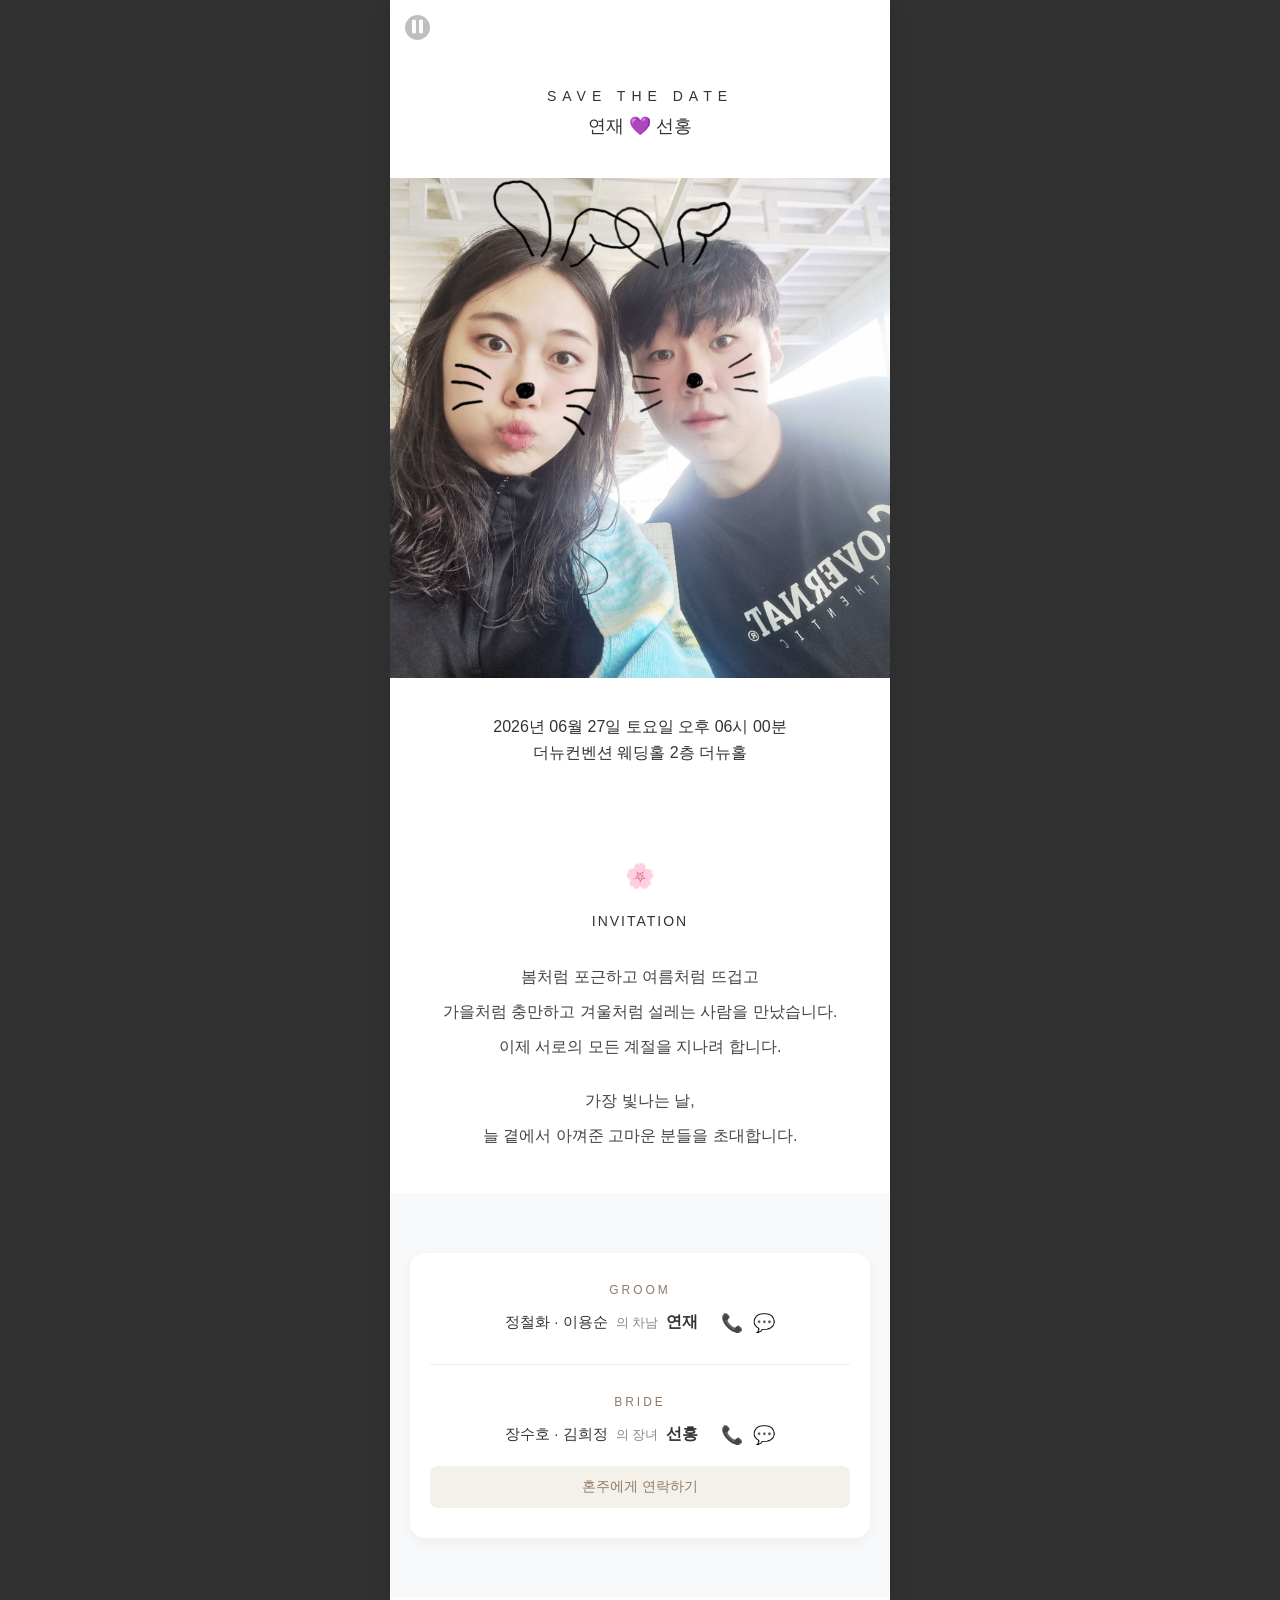
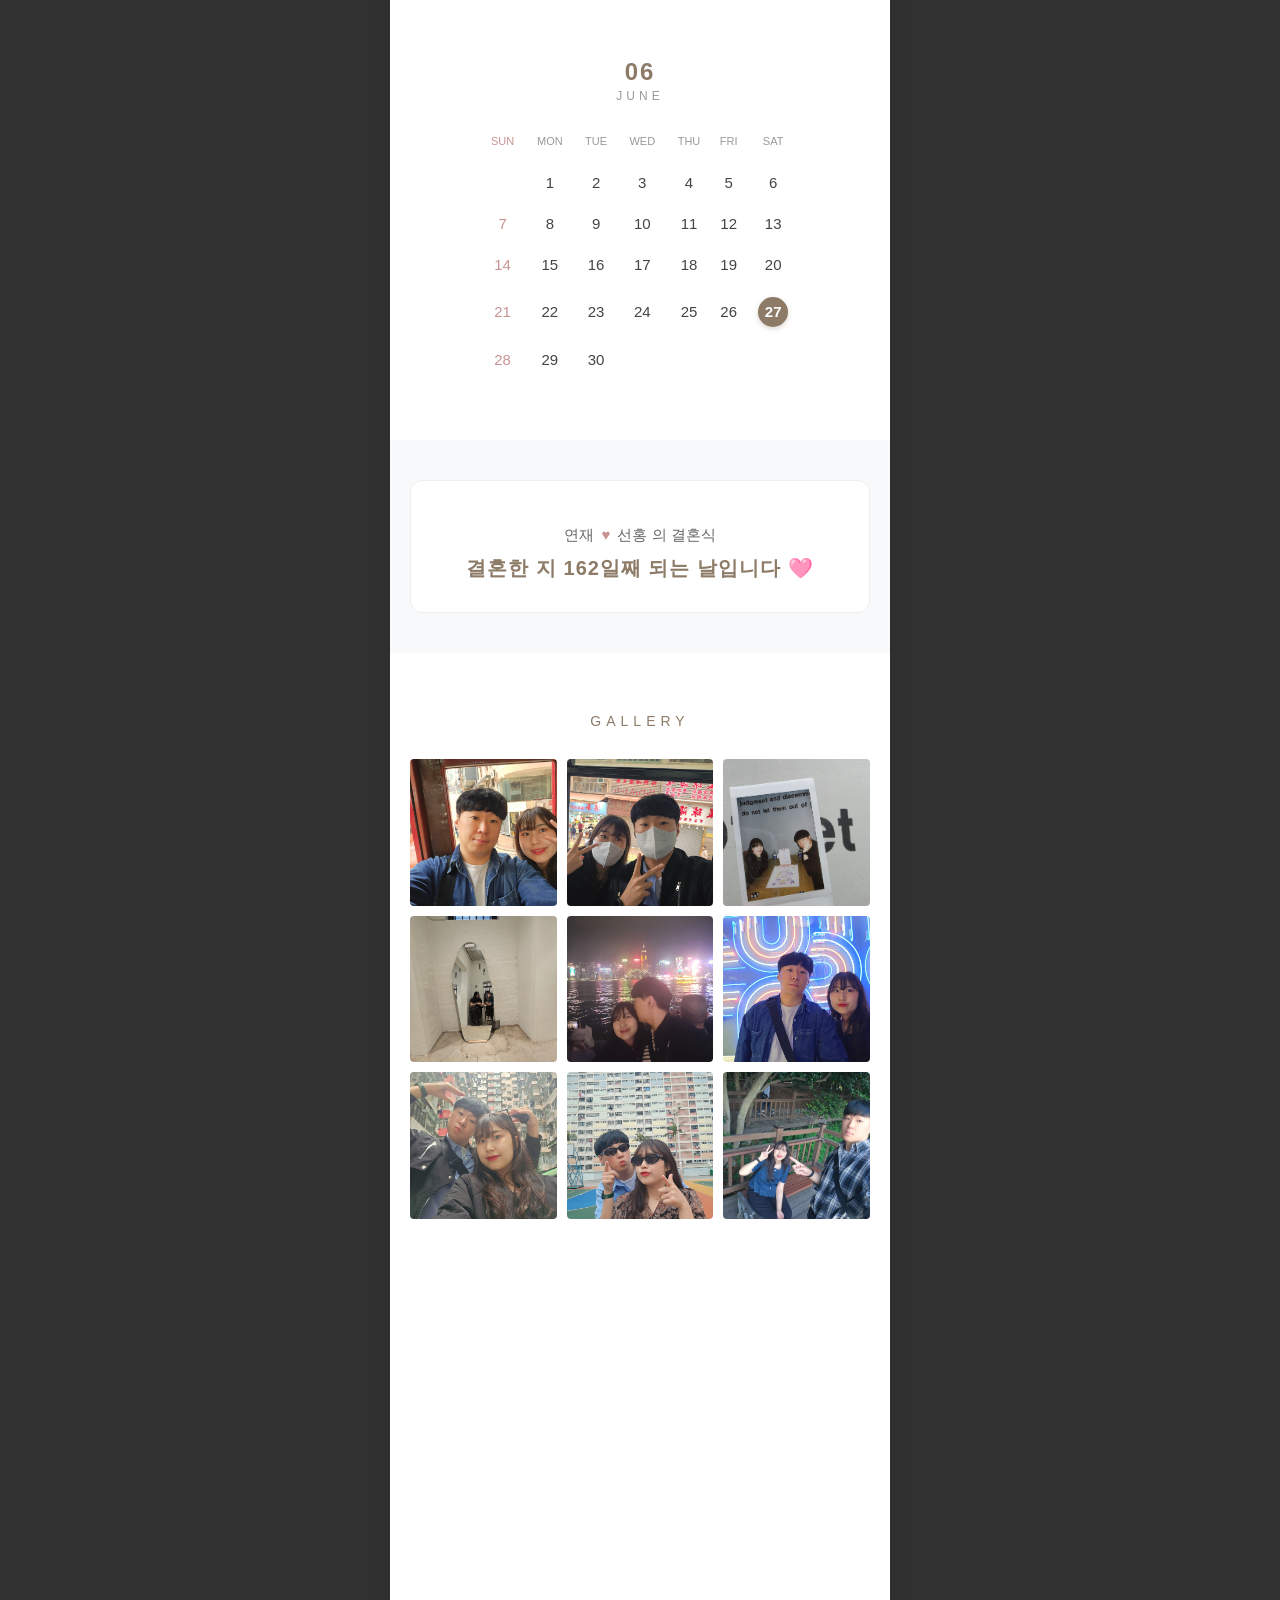
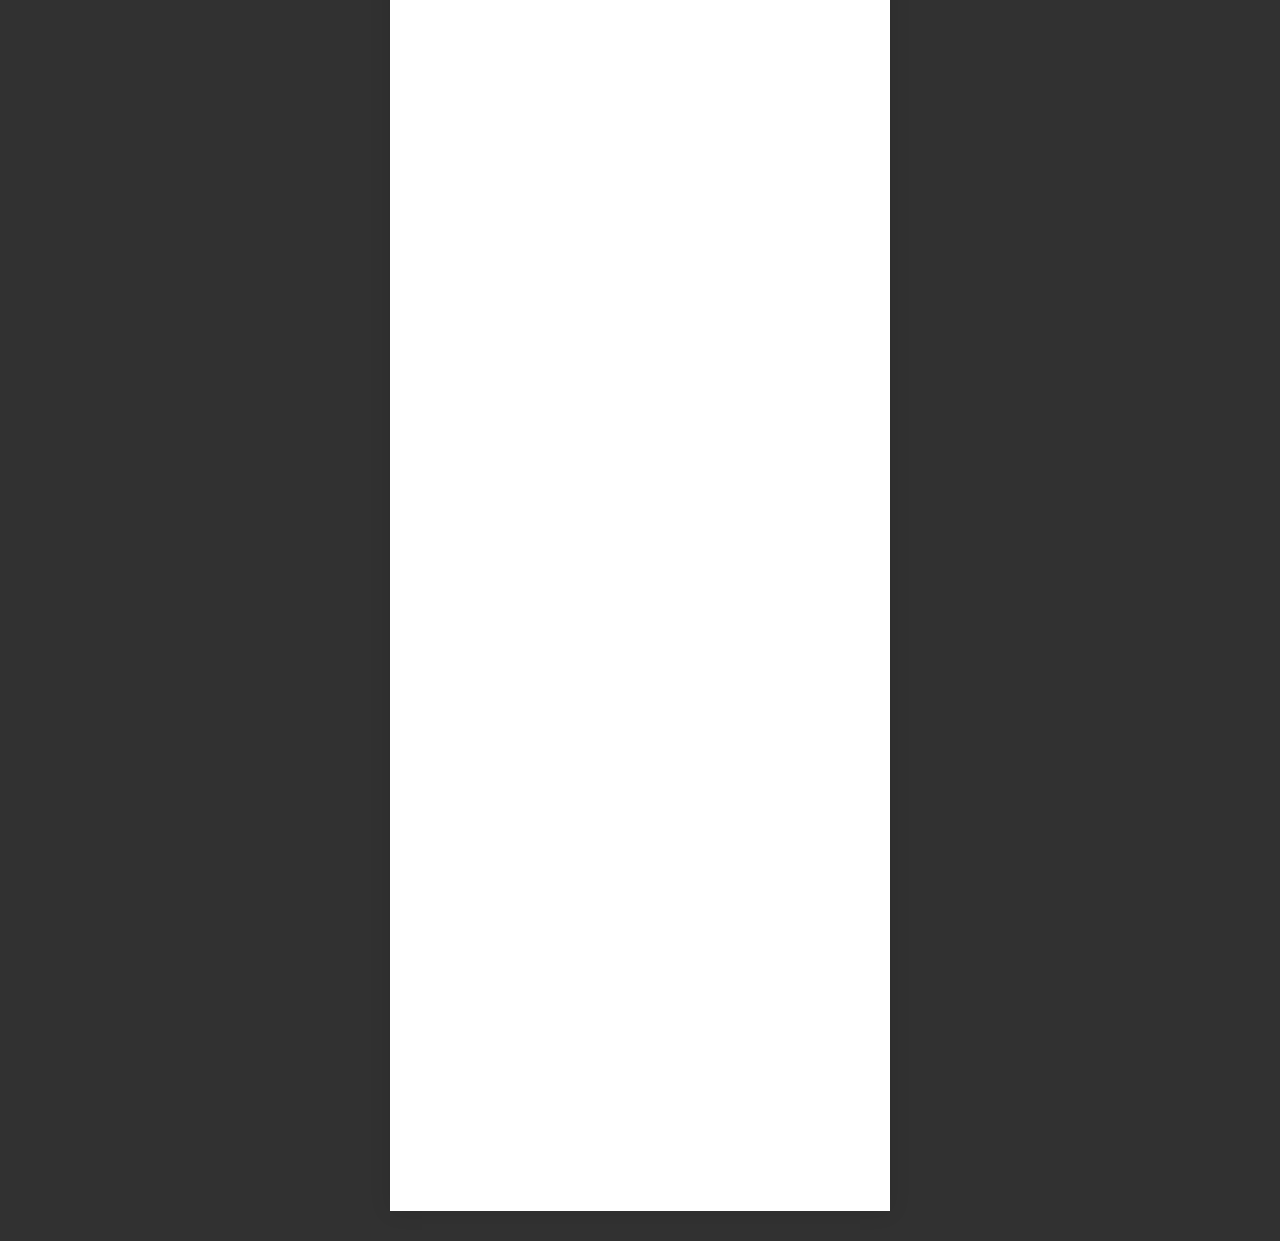
==== index_bk.html @ 4b6407bf "백업페이지 생성, css 다듬기" ====
<!DOCTYPE html>
<html lang="ko">
<head>
    <meta charset="UTF-8">
    <meta name="viewport" content="width=device-width, initial-scale=1.0, maximum-scale=1.0, user-scalable=no">
    <meta http-equiv="X-UA-Compatible" content="ie=edge">
    
    <title>저희의 결혼식에 초대합니다</title>
    <meta name="description" content="2026년 6월, 저희 두 사람이 하나가 되는 자리에 모십니다.">
    <meta property="og:title" content="연재 & 선홍 결혼합니다">
    <meta property="og:description" content="2026. 06. 27. 토요일 오후 6:00">
    <meta property="og:image" content="https://mangekyou93.github.io/yhwedding0627/files/images/pictures/thumbnail_image.jpg">
    <meta property="og:url" content="https://mangekyou93.github.io/yhwedding0627/">
    <link rel="stylesheet" href="https://cdn.jsdelivr.net/gh/orioncactus/pretendard/dist/web/static/pretendard.css">
    <link rel="stylesheet" href="https://cdn.jsdelivr.net/npm/swiper@11/swiper-bundle.min.css" />
    <script src="https://cdn.jsdelivr.net/npm/swiper@11/swiper-bundle.min.js"></script>
    <link rel="stylesheet" href="css/index.css">
    <script type="text/javascript" src="js/index.js"></script>

</head>
    <body>
        <div id="root">
            <!-- <div id="full-page-loader">
                <div class="loader-content">
                    <div class="ready-spinner"></div>
                    <p class="loader-text">소중한 순간을 위해 잠시만 기다려 주세요...</p>
                    <p class="loader-subtext">정연재 & 장선홍<br/>2026년 6월 27일 오후 6시<br/>더뉴컨벤션웨딩 2층 더뉴홀</p>
                </div>
            </div> -->
            <div style="display:none; justify-content:center; align-items:center; height:100vh;">
                <p>초대장을 불러오는 중입니다...</p>
            </div>

            <div id="invitation-card">
                <!-- 1. 오디오 -->
                <section id="audio-section" style="padding: 0;">
                    <button onclick="toggleAudio()">
                        <img id="bgm-icon" src="files/images/icons/pause.svg" alt="bgm">
                    </button>
                    <audio id="bgm" loop autoplay onloadstart="this.volume=0.25">
                        <source src="files/bgm/music.mp3" type="audio/mpeg">
                    </audio>
                </section>

                <!-- 2. 신랑 신부 이름 -->
                <section id="names">
                    <h5>SAVE THE DATE</h5>
                    <h2>
                        <!--❤️🧡💛💚💙💜🖤🤍🤎🩶🩵🩷 -->
                        <!--🫰❣️💕💞💓💗💖💘💝💟❤️‍🔥❤️‍🩹 -->
                        연재 <span>💜</span> 선홍
                    </h2>
                </section>

                <!-- 3. 신랑/신부 메인 사진 or 동영상 -->
                <section id="main-visual" style="padding: 0;">
                    <div>
                        <img src="files/images/pictures/main_image.jpg" alt="메인 사진">
                    </div>
                </section>

                <!-- 4. 장소(텍스트) -->
                <section id="main-info">
                    <p>
                        2026년 06월 27일 토요일 오후 06시 00분<br>
                        더뉴컨벤션 웨딩홀 2층 더뉴홀
                    </p>
                </section>

                <!-- 5. 웰컴(결혼 청첩장) 문구 -->
                <section id="welcome-message-section">
                    <div class="welcome-flower">🌸</div>
                    <h5 class="welcome-title">INVITATION</h5>
                    <div class="welcome-text">
                        <p>봄처럼 포근하고 여름처럼 뜨겁고</p>
                        <p>가을처럼 충만하고 겨울처럼 설레는 사람을 만났습니다.</p>
                        <p>이제 서로의 모든 계절을 지나려 합니다.</p>
                        <br>
                        <p>가장 빛나는 날,</p>
                        <p>늘 곁에서 아껴준 고마운 분들을 초대합니다.</p>
                    </div>
                </section>

                <!-- 6. 양가부모님 성함 + 신랑 신부 이름 + 연락처 메세지 보내기 -->
                <section id="contact-section">
                    <div class="contact-container">
                        <div class="contact-group">
                            <div class="contact-title">GROOM</div>
                            <div class="person-row">
                                <span class="name">정철화 · 이용순</span>
                                <span class="relation">의 차남</span>
                                <span class="main-name">연재</span>
                                <div class="icon-wrap">
                                    <a href="tel:01095554401">📞</a>
                                    <a href="sms:01095554401">💬</a>
                                </div>
                            </div>
                        </div>
                        <div class="divider"></div>
                        <div class="contact-group">
                            <div class="contact-title">BRIDE</div>
                            <div class="person-row">
                                <span class="name">장수호 · 김희정</span>
                                <span class="relation">의 장녀</span>
                                <span class="main-name">선홍</span>
                                <div class="icon-wrap">
                                    <a href="tel:01041010149">📞</a>
                                    <a href="sms:01041010149">💬</a>
                                </div>
                            </div>
                        </div>
                        <div class="parents-contact-btn" onclick="openModal()">
                            혼주에게 연락하기
                        </div>
                    </div>
                </section>
                <div id="modal-overlay" class="modal-overlay" onclick="closeModal()">
                    <div class="modal-content" onclick="event.stopPropagation()">
                        <div class="modal-header">
                            <span>혼주에게 연락하기</span>
                            <button class="modal-close" onclick="closeModal()">✕</button>
                        </div>
                        <div class="modal-body">
                            <div class="modal-group">
                                <p class="group-title">신랑측 혼주</p>
                                <div class="parent-item">
                                    <span class="parent-name">부 정철화</span>
                                    <div class="parent-icons">
                                        <a href="tel:01064374401">📞</a>
                                        <a href="sms:01064374401">💬</a>
                                    </div>
                                </div>
                                <div class="parent-item">
                                    <span class="parent-name">모 이용순</span>
                                    <div class="parent-icons">
                                        <a href="tel:01039934401">📞</a>
                                        <a href="sms:01039934401">💬</a>
                                    </div>
                                </div>
                            </div>
                            <div class="modal-divider"></div>
                            <div class="modal-group">
                                <p class="group-title">신부측 혼주</p>
                                <div class="parent-item">
                                    <span class="parent-name">부 장수호</span>
                                    <div class="parent-icons">
                                        <a href="tel:01038580149">📞</a>
                                        <a href="sms:01038580149">💬</a>
                                    </div>
                                </div>
                                <div class="parent-item">
                                    <span class="parent-name">모 김희정</span>
                                    <div class="parent-icons">
                                        <a href="tel:01073261996">📞</a>
                                        <a href="sms:01073261996">💬</a>
                                    </div>
                                </div>
                            </div>
                        </div>
                    </div>
                </div>

                <!-- 7. 달력 -->
                <section id="calendar-section">
                    <div class="calendar-title">
                        <span class="month-num">06</span>
                        <span class="month-text">JUNE</span>
                    </div>
                    
                    <div class="calendar-container">
                        <table class="calendar-table">
                            <thead>
                                <tr>
                                    <th class="sun">SUN</th>
                                    <th>MON</th>
                                    <th>TUE</th>
                                    <th>WED</th>
                                    <th>THU</th>
                                    <th>FRI</th>
                                    <th>SAT</th>
                                </tr>
                            </thead>
                            <tbody>
                                <tr>
                                    <td class="sun"></td><td>1</td><td>2</td><td>3</td><td>4</td><td>5</td><td>6</td>
                                </tr>
                                <tr>
                                    <td class="sun">7</td><td>8</td><td>9</td><td>10</td><td>11</td><td>12</td><td>13</td>
                                </tr>
                                <tr>
                                    <td class="sun">14</td><td>15</td><td>16</td><td>17</td><td>18</td><td>19</td><td>20</td>
                                </tr>
                                <tr>
                                    <td class="sun">21</td><td>22</td><td>23</td><td>24</td><td>25</td><td>26</td>
                                    <td class="sat">
                                        <div class="wedding-day">27</div>
                                    </td>
                                </tr>
                                <tr>
                                    <td class="sun">28</td><td>29</td><td>30</td><td></td><td></td><td></td><td></td>
                                </tr>
                            </tbody>
                        </table>
                    </div>
                </section>

                <!-- 8. 연재♥선홍 의 결혼식 OO전 -->
                <section id="dday-section">
                    <div class="dday-wrap">
                        <p class="dday-text">
                            <span class="name">연재</span>
                            <span class="heart">♥</span>
                            <span class="name">선홍</span>
                            의 결혼식
                        </p>
                        <div id="wd_d-day" class="dday-count">
                            로딩 중...
                        </div>
                    </div>
                </section>

                <!-- 9. 이미지 갤러리-->
                 <section id="gallery-section">
                    <div class="gallery-title">GALLERY</div>
                    
                    <div class="thumbnail-grid">
                        <div class="thumb" onclick="openSlider(0)"><img src="files/images/pictures/gallery01.jpg" alt=""></div>
                        <div class="thumb" onclick="openSlider(1)"><img src="files/images/pictures/gallery02.jpg" alt=""></div>
                        <div class="thumb" onclick="openSlider(2)"><img src="files/images/pictures/gallery03.jpg" alt=""></div>
                        <div class="thumb" onclick="openSlider(3)"><img src="files/images/pictures/gallery04.jpg" alt=""></div>
                        <div class="thumb" onclick="openSlider(4)"><img src="files/images/pictures/gallery05.jpg" alt=""></div>
                        <div class="thumb" onclick="openSlider(5)"><img src="files/images/pictures/gallery06.jpg" alt=""></div>
                        <div class="thumb" onclick="openSlider(6)"><img src="files/images/pictures/gallery07.jpg" alt=""></div>
                        <div class="thumb" onclick="openSlider(7)"><img src="files/images/pictures/gallery08.jpg" alt=""></div>
                        <div class="thumb" onclick="openSlider(8)"><img src="files/images/pictures/gallery09.jpg" alt=""></div>
                    </div>
                </section>
                <div id="gallery-modal" class="gallery-modal">
                    <button class="close-btn" onclick="closeSlider()">✕</button>
                    <div class="swiper mySwiper">
                        <div class="swiper-wrapper">
                            <div class="swiper-slide"><img src="files/images/pictures/gallery01.jpg"></div>
                            <div class="swiper-slide"><img src="files/images/pictures/gallery02.jpg"></div>
                            <div class="swiper-slide"><img src="files/images/pictures/gallery03.jpg"></div>
                            <div class="swiper-slide"><img src="files/images/pictures/gallery04.jpg"></div>
                            <div class="swiper-slide"><img src="files/images/pictures/gallery05.jpg"></div>
                            <div class="swiper-slide"><img src="files/images/pictures/gallery06.jpg"></div>
                            <div class="swiper-slide"><img src="files/images/pictures/gallery07.jpg"></div>
                            <div class="swiper-slide"><img src="files/images/pictures/gallery08.jpg"></div>
                            <div class="swiper-slide"><img src="files/images/pictures/gallery09.jpg"></div>
                        </div>
                        <div class="swiper-button-next"></div>
                        <div class="swiper-button-prev"></div>
                        <div class="swiper-pagination"></div>
                    </div>
                </div>
                
                <!-- 10. 결혼식장 장소(맵 API 활용) -->
                <section id="location-section">
                    <input type="hidden" id="wd_xpos" value="126.8368847974">
                    <input type="hidden" id="wd_ypos" value="37.5562637915563">

                    <div class="location-container">
                        <p class="section-title">LOCATION</p>
                        <p class="venue-name">더뉴컨벤션 웨딩홀 2층 더뉴홀</p>
                        <p class="venue-address">서울 강서구 공항대로36길 57</p>
                        <p class="venue-tel">1661-3303</p>
                        <div class="more_view">
                            <div class="bottom_box">
                                <div class="navi">
                                    <button class="map_btn tmap" onclick="openTMap()">
                                        <span class="img_box"><img src="./img/tmap_icon.png" alt=""></span>티맵
                                    </button>
                                    <button class="map_btn kakao" onclick="startNavigation()">
                                        <span class="img_box">
                                            <img src="https://developers.kakao.com/assets/img/about/buttons/navi/kakaonavi_btn_medium.png" alt="길 안내 버튼" />
                                        </span>카카오내비
                                    </button>
                                    <button class="map_btn naver" onclick="openNaverMap()">
                                        <span class="img_box"><img src="./img/navermap_icon_2.png" alt=""></span>네이버지도
                                    </button>
                                    <!-- <a id="start-navigation" href="javascript:startNavigation()">
                                        <img src="https://developers.kakao.com/assets/img/about/buttons/navi/kakaonavi_btn_medium.png" alt="길 안내 버튼" />
                                    </a> -->
                                </div>
                            </div>
                        </div>
                        <script src="https://t1.kakaocdn.net/kakao_js_sdk/2.7.7/kakao.min.js" integrity="sha384-tJkjbtDbvoxO+diRuDtwRO9JXR7pjWnfjfRn5ePUpl7e7RJCxKCwwnfqUAdXh53p" crossorigin="anonymous"></script>

                        <div id="map" style="width:100%; height:280px; margin:20px 0; border-radius:10px; background:#f8f8f8;"></div>
                        <script type="text/javascript" src="//dapi.kakao.com/v2/maps/sdk.js?appkey=669f1c6f440657e143d516895413ef21&libraries=services&autoload=false"></script>
                        <a href="https://map.kakao.com/link/map/더뉴컨벤션,37.5562637915563,126.8368847974" target="_blank" class="map-detail-link">
                            지도를 자세히 보려면 여기를 눌러주세요
                        </a>
                        <script>
                            // 카카오 맵 라이브러리가 로드될 때까지 기다린 후 실행
                            kakao.maps.load(function() {
                                var container = document.getElementById('map');
                                var xpos = document.getElementById('wd_xpos').value; // 이전에 넣은 x 좌표
                                var ypos = document.getElementById('wd_ypos').value; // 이전에 넣은 y 좌표
                                
                                var options = {
                                    center: new kakao.maps.LatLng(ypos, xpos), // 더뉴컨벤션 좌표 적용
                                    level: 3
                                };

                                var map = new kakao.maps.Map(container, options);
                                
                                // 마커 추가 (선택사항)
                                var markerPosition = new kakao.maps.LatLng(ypos, xpos);
                                var marker = new kakao.maps.Marker({
                                    position: markerPosition
                                });
                                marker.setMap(map);
                            });
                        </script>
                    </div>
                </section>

                <!-- 11. 계좌번호 -->
                <section class="account_wrap anchor_6 wrap_padding">
                    <div class="offset_5 offset">
                        <div class="account_inner inner_padding">
                            <p class="section_tit theme_1_color" style="text-align:center; font-size: 1.2rem; margin-bottom: 20px;">마음을 전하실 곳</p>

                            <div class="account_box">
                                <div class="groom_account account_list">
                                    <p class="account_tit" onclick="toggleAccount(this)">
                                        <span>신랑측 계좌번호</span>
                                        <span class="accordion-arrow">▶</span>
                                    </p>
                                    <div class="cover_wrap" style="display: none;">
                                        <div class="account_cover">
                                            <div class="article1">
                                                <p><span>기업은행</span> <span class="acc_num">231242424153245</span></p>
                                                <p>정연재</p>
                                            </div>
                                            <div class="article2">
                                                <button class="copy_btn" onclick="copyToClipboard('231242424153245')">복사</button>
                                            </div>
                                        </div>
                                        <div class="account_cover">
                                            <div class="article1">
                                                <p><span>00은행</span> <span class="acc_num">110-000-000000</span></p>
                                                <p>정철화 (부)</p>
                                            </div>
                                            <div class="article2">
                                                <button class="copy_btn" onclick="copyToClipboard('110-000-000000')">복사</button>
                                            </div>
                                        </div>
                                        <div class="account_cover">
                                            <div class="article1">
                                                <p><span>00은행</span> <span class="acc_num">110-000-000000</span></p>
                                                <p>이용순 (모)</p>
                                            </div>
                                            <div class="article2">
                                                <button class="copy_btn" onclick="copyToClipboard('110-000-000000')">복사</button>
                                            </div>
                                        </div>
                                    </div>
                                </div>

                                <div class="bride_account account_list">
                                    <p class="account_tit" onclick="toggleAccount(this)">
                                        <span>신부측 계좌번호</span>
                                        <span class="accordion-arrow">▶</span>
                                    </p>
                                    <div class="cover_wrap" style="display: none;">
                                        <div class="account_cover">
                                            <div class="article1">
                                                <p><span>00은행</span> <span class="acc_num">110-000-000000</span></p>
                                                <p>장선홍</p>
                                            </div>
                                            <div class="article2">
                                                <button class="copy_btn" onclick="copyToClipboard('110-000-000000')">복사</button>
                                            </div>
                                        </div>
                                        <div class="account_cover">
                                            <div class="article1">
                                                <p><span>00은행</span> <span class="acc_num">110-000-000000</span></p>
                                                <p>장수호 (부)</p>
                                            </div>
                                            <div class="article2">
                                                <button class="copy_btn" onclick="copyToClipboard('110-000-000000')">복사</button>
                                            </div>
                                        </div>
                                        <div class="account_cover">
                                            <div class="article1">
                                                <p><span>00은행</span> <span class="acc_num">110-000-000000</span></p>
                                                <p>김희정 (모)</p>
                                            </div>
                                            <div class="article2">
                                                <button class="copy_btn" onclick="copyToClipboard('110-000-000000')">복사</button>
                                            </div>
                                        </div>
                                    </div>
                                </div>
                            </div>
                        </div>
                    </div>
                </section>

                <!-- 12. 방명록 -->
                <section id="guestbook-section" class="wrap_padding">
                    <div id="guestbook-loader">
                        <div class="spinner"></div>
                        <p style="font-size: 12px; color: #999; margin-top: 10px;">방명록을 불러오고 있어요...</p>
                    </div>
                    <div class="guestbook-inner">
                        <p class="section-title">GUEST BOOK</p>
                        <div class="book-box">
                            <div id="" class="swiper guest-swiper">
                                <!-- 내용 -->
                                 <div class="swiper-wrapper" id="guestbook-list"></div>
                            </div>
                        </div>
                        <div class="book-btn-group">
                            <a href="javascript:showAllGuestbook();" class="btn-open-all"><i class="xi-bars"></i> 전체보기</a>
                            <a href="javascript:void(0);" class="btn-open-write"><i class="xi-pen"></i> 작성하기</a>
                        </div>
                    </div>
                </section>
                <div class="modal-overlay all-list-overlay" onclick="closeAllGuestbook()"></div>
                <div class="modal-content all-list-pop" style="max-width: 450px;">
                    <div class="all-gb-header">
                        방명록
                        <button class="close-btn" style="top: 15px; font-size: 20px;" onclick="closeAllGuestbook()">✕</button>
                    </div>
                    <div class="all-gb-body" id="all-guestbook-body"></div>
                </div>
                <div class="modal-overlay write-overlay"></div>
                <div class="modal-content write-wrap">
                    <button class="close-btn close-modal write-close" style="color: black; font-size: 20px;">✕</button>
                    <p class="write-tit">방명록 작성하기</p>
                    <input type="text" id="write_guest_name" placeholder="성함을 입력해주세요.">
                    <textarea id="write_guest_text" rows="4" placeholder="내용을 입력해주세요 (비방, 욕설, 정치적성향의 글은 임의로 삭제되며 형사처벌의 대상이 될 수 있습니다.)" style="resize: none; font-family: 'Pretendard', -apple-system, sans-serif;"></textarea>
                    <span class="btn-guestbook-submit" onclick="writeGuestbook()">작성하기</span>
                </div>
                
                <!-- 13. 카카오톡으로 공유하기, 청첩장 주소 복사하기 -->
                <section class="share_wrap anchor_9 wrap_padding">
                    <div class="offset_10 offset">
                        <div class="share_inner inner_padding">
                            <span class="kakao_btn" onclick="shareKakao()">
                                <span id="kakao-link-btn">카카오톡으로 공유하기</span>
                            </span>
                            <span class="url_btn" onclick="copyUrl()">
                                <span>청첩장 주소 복사하기</span>
                            </span>
                        </div>
                    </div>
                </section>
            </div>
        </div>
    </body>
</html>
---- css/index.css ----
/* 준비중 입니다.. */
#full-page-loader {
    position: fixed;
    top: 0;
    left: 0;
    width: 100%;
    height: 100%;
    background-color: #fcfbf9; /* 전체적인 베이지 톤 배경 */
    display: flex;
    justify-content: center;
    align-items: center;
    z-index: 99999; /* 모든 요소보다 위에 */
    transition: opacity 0.5s ease; /* 사라질 때 부드럽게 */
    touch-action: none; 
    overflow: hidden;
}
.loader-content {
    text-align: center;
}
.main-flower {
    font-size: 30px;
    margin-bottom: 20px;
    animation: pulse 1.5s infinite; /* 꽃 아이콘이 두근거리는 효과 */
}
.loader-text {
    font-size: 18px;
    color: #6D9D99; /* 메인 브라운 포인트 컬러 */
    letter-spacing: 2px;
    font-weight: 500;
    margin-bottom: 10px;
    line-height: 25px;
}
.loader-subtext {
    font-size: 14px;
    color: #8d7b68;
    line-height: 1.6;
}
.ready-spinner {
    width: 30px;
    height: 30px;
    border: 3px solid #f3f3f3;
    border-top: 3px solid #6D9D99;
    border-radius: 50%;
    animation: spin 1.5s linear infinite;
    margin: 20px auto;
}
@keyframes pulse {
    0% { transform: scale(1); opacity: 0.8; }
    50% { transform: scale(1.1); opacity: 1; }
    100% { transform: scale(1); opacity: 0.8; }
}
body.stop-scrolling {
    height: 100%;
    overflow: hidden;
    position: fixed; /* 전체 화면을 고정시켜 버림 */
    width: 100%;
}

/* 변수 설정 */
:root {
    --main-color: #f4f1ea;   /* 따뜻한 느낌의 배경색 */
    --text-color: #333;
    --accent-color: #8d7b68; /* 포인트 컬러 (베이지/브라운) */
    --bg-gray: #f8f9fa;
    --shadow: 0 0 20px rgba(0,0,0,0.1);
}

/* 기본 리셋 */
* {
    box-sizing: border-box;
}
body {
    margin: 0;
    padding: 0;
    font-family: 'Pretendard', -apple-system, sans-serif;
    background-color: #313131; /* 외부 배경색 */
    color: var(--text-color);
    -webkit-font-smoothing: antialiased;
    display: flex;
    justify-content: center;
}

section {
    opacity: 0;
    transform: translateY(30px);
    transition: all 0.8s ease-out; /* 부드러운 속도 조절 */
}
section.is-visible {
    opacity: 1;
    transform: translateY(0);
}

/* 메인 컨테이너 */
#root {
    width: 100%;
    max-width: 500px;
    background: #fff;
    min-height: 100vh;
    box-shadow: var(--shadow);
}

/* 청첩장 내부 레이아웃 */
#invitation-card {
    width: 100%;
    position: relative;
}
section {
    padding: 40px 20px;
    text-align: center;
}


/* 1. 오디오 */
#audio-section {
    display: flex;
}
#audio-section > button {
    position: relative;
    top: 15px;
    left: 15px;
    z-index: 100;
    width: 25px;
    height: 25px;
    border-radius: 50%;
    border: none;
    background-color: rgb(0,0,0, 0.25);
    cursor: pointer;
}
#audio-section > button > img {
    width: 90%;
    height: 90%;
}

/* 2. 신랑 신부 이름 */
#names h5 {
    font-weight: 500;
    font-size: 14px;
    letter-spacing: 6px;
    margin-bottom: 10px;
}
#names h2 {
    font-weight: 500;
    font-size: 18px;
    margin: 0;
}
.name-divider {
    font-size: 0.8em;
    color: var(--accent-color);
    margin: 0 5px;
}


/* 3. 신랑/신부 메인 사진 or 동영상 */
#main-visual {
    padding: 0;
}
#main-visual > div {
    width: 100%;
    height: 500px;
    background: #ddd;
    overflow: hidden;
}
#main-visual > div > img {
    width: 100%;
    height: 100%;
    object-fit: cover;
}

/* 4. 장소(텍스트) */
#main-info {
    padding-top: 20px;
}
#main-info p {
    font-weight: 500;
    font-size: 16px;
    line-height: 1.6;
}

/* 5. 웰컴 문구 스타일 */
#welcome-message-section {
    padding: 40px 20px; /* 위아래 여백을 충분히 주어 시선이 집중되게 함 */
    background-color: #fff;
}
.welcome-flower {
    font-size: 24px;
    margin-bottom: 20px;
    opacity: 0.7;
}
.welcome-title {
    font-weight: 500;
    font-size: 14px;
    letter-spacing: 2px; /* SAVE THE DATE와 통일감 */
    color: var(--text-color);
    margin-bottom: 30px;
}
.welcome-text p {
    font-weight: 500;
    font-size: 16px;
    line-height: 2.2;
    margin: 0;
    color: #444;
    word-break: keep-all; /* 단어가 중간에 잘리지 않게 설정 */
}

/* 6. 양가부모님 성함 + 신랑 신부 이름 + 연락처 메세지 보내기 */
#contact-section {
    background-color: var(--bg-gray);
    padding: 60px 20px;
}
.contact-container {
    background: #fff;
    padding: 30px 20px;
    border-radius: 15px;
    box-shadow: 0 4px 15px rgba(0,0,0,0.05);
}
.contact-title {
    font-size: 12px;
    letter-spacing: 3px;
    color: var(--accent-color);
    margin-bottom: 15px;
}
.person-row {
    display: flex;
    align-items: center;
    justify-content: center;
    gap: 8px;
    margin-bottom: 10px;
}
.person-row .name { font-size: 15px; font-weight: 400; }
.person-row .relation { font-size: 13px; color: #888; }
.person-row .main-name { font-size: 16px; font-weight: 600; margin-right: 10px; }

.icon-wrap a {
    text-decoration: none;
    font-size: 18px;
    margin-left: 5px;
}
.divider {
    height: 1px;
    background: #eee;
    margin: 30px 0;
}
.parents-contact-btn {
    margin-top: 20px;
    padding: 12px;
    background: var(--main-color);
    border-radius: 8px;
    font-size: 14px;
    color: var(--accent-color);
    cursor: pointer;
}
#parents-list {
    margin-top: 20px;
    text-align: left;
    background: #fafafa;
    border-radius: 10px;
    padding: 15px;
}
.parent-box { margin-bottom: 15px; }
.parent-box p { font-size: 13px; color: var(--accent-color); margin-bottom: 8px; border-bottom: 1px solid #eee; padding-bottom: 5px; }
.parent-row { display: flex; justify-content: space-between; align-items: center; margin-bottom: 8px; font-size: 15px; }
.parent-row a { text-decoration: none; color: #555; border: 1px solid #ddd; padding: 2px 8px; border-radius: 5px; font-size: 12px; }

/* 모달 (혼주 연락, 방명록) */
/* 모든 모달 오버레이 공통 */
.modal-overlay, .write-overlay {
    display: none; 
    position: fixed;
    top: 0; left: 0;
    width: 100%; height: 100%;
    background: rgba(0, 0, 0, 0.7);
    backdrop-filter: blur(3px);
    z-index: 9998;
}
/* 모든 모달 컨텐츠 공통 (중앙 정렬 핵심) */
.modal-content, .write-wrap {
    display: none;
    position: fixed;
    top: 50% !important;
    left: 50% !important;
    transform: translate(-50%, -50%) !important;
    width: 90%;
    max-width: 400px;
    background: #fff;
    border-radius: 15px;
    z-index: 9999;
    overflow: hidden;
    box-shadow: 0 10px 30px rgba(0,0,0,0.3);
}
/* 팝업 헤더 & 바디 레이아웃 */
.pop-header, .modal-header {
    padding: 15px 20px;
    background: #fdfdfd;
    border-bottom: 1px solid #eee;
    display: flex;
    justify-content: space-between;
    align-items: center;
    font-weight: bold;
}
.pop-body, .modal-body {
    padding: 20px;
    max-height: 70vh;
    overflow-y: auto;
}
/* 닫기 버튼 초기화 및 디자인 */
.modal-close, .close-modal {
    background: none;        /* 회색 배경 제거 */
    border: none;            /* 기본 테두리 제거 */
    outline: none;           /* 클릭 시 생기는 선 제거 */
    cursor: pointer;
    padding: 5px;            /* 클릭 영역 확보 */
    font-size: 22px;         /* 적당한 크기 */
    color: #999;             /* 너무 튀지 않는 회색 */
    line-height: 1;
    transition: color 0.2s;  /* 부드러운 반응 */
    display: flex;
    align-items: center;
    justify-content: center;
}

/* 마우스 올렸을 때 살짝 진해지게 */
.modal-close:hover, .close-modal:hover {
    color: #333;
}
.group-title {
    font-size: 13px;
    color: var(--accent-color);
    margin-bottom: 10px;
    text-align: left;
}
.parent-item {
    display: flex;
    justify-content: space-between;
    align-items: center;
    margin-bottom: 15px;
}
.parent-name { font-size: 16px; color: #333; }
.parent-icons a {
    text-decoration: none;
    margin-left: 10px;
    font-size: 18px;
    display: inline-block;
    width: 35px;
    height: 35px;
    line-height: 35px;
    text-align: center;
    border: 1px solid #eee;
    border-radius: 50%;
}
.modal-divider {
    height: 1px;
    background: #f0f0f0;
    margin: 15px 0;
}

/* 7. 달력 */
#calendar-section {
    padding: 60px 20px;
    background-color: #fff;
    text-align: center;
}
.calendar-title {
    margin-bottom: 30px;
}
.month-num {
    display: block;
    font-size: 24px;
    font-weight: 600;
    color: var(--accent-color);
    letter-spacing: 2px;
}
.month-text {
    font-size: 12px;
    color: #999;
    letter-spacing: 4px;
}
.calendar-container {
    max-width: 320px;
    margin: 0 auto;
}
.calendar-table {
    width: 100%;
    border-collapse: collapse;
}
.calendar-table th {
    font-size: 11px;
    color: #999;
    padding-bottom: 15px;
    font-weight: 400;
}
.calendar-table td {
    padding: 12px 0;
    font-size: 15px;
    color: #444;
    position: relative;
}
.calendar-table .sun {
    color: #c99393; 
}
.wedding-day {  /* 27일 동그라미 포인트 */
    width: 30px;
    height: 30px;
    background-color: var(--accent-color);
    color: #fff !important;
    border-radius: 50%;
    line-height: 30px;
    margin: 0 auto;
    font-weight: bold;
    box-shadow: 0 2px 5px rgba(141, 123, 104, 0.3);
}

/* 8. 연재♥선홍 의 결혼식 OO전 */
#dday-section {
    padding: 40px 20px;
    background-color: var(--bg-gray); /* 살짝 대비되는 배경색 */
}
.dday-wrap {
    background: #fff;
    padding: 30px;
    border-radius: 12px;
    border: 1px solid #eee;
}
.dday-text {
    font-size: 15px;
    color: #666;
    margin-bottom: 10px;
}
.dday-text .heart {
    color: #c99393;
    margin: 0 3px;
}
.dday-count {
    font-size: 20px;
    font-weight: 600;
    color: var(--accent-color);
    letter-spacing: 1px;
}


/* 9. 이미지 갤러리 */
#gallery-section { padding: 60px 20px; text-align: center; }
.gallery-title { font-size: 14px; letter-spacing: 5px; color: var(--accent-color); margin-bottom: 30px; }
/* 3열 바둑판 그리드 */
.thumbnail-grid {
    display: grid;
    grid-template-columns: repeat(3, 1fr);
    gap: 10px;
}
.thumb {
    aspect-ratio: 1 / 1;
    overflow: hidden;
    cursor: pointer;
    border-radius: 4px;
}
.thumb img { width: 100%; height: 100%; object-fit: cover; transition: transform 0.3s; }
.thumb:hover img { transform: scale(1.05); }
/* 슬라이더 모달 스타일 */
.gallery-modal {
    display: none;
    position: fixed;
    top: 0; left: 0; width: 100%; height: 100%;
    background: rgba(0, 0, 0, 0.95);
    z-index: 2000;
    align-items: center;
    justify-content: center;
}
.gallery-modal .swiper { width: 100%; height: 80vh; }
.swiper-slide { display: flex; align-items: center; justify-content: center; }
.swiper-slide img { max-width: 100%; max-height: 100%; object-fit: contain; }

.close-btn {
    position: absolute;
    top: 20px; right: 20px;
    background: none; border: none; color: white;
    font-size: 30px; z-index: 2100; cursor: pointer;
}
/* Swiper 네비게이션 컬러 커스텀 */
.swiper-button-next, .swiper-button-prev { color: #fff !important; }
.swiper-pagination-bullet-active { background: #fff !important; }


/* 10. 결혼식장 장소(맵 API 활용) */
#location-section { padding: 60px 20px; text-align: center; background-color: #fff; }
.section-title { font-size: 14px; letter-spacing: 5px; color: var(--accent-color); margin-bottom: 20px; }
.venue-name { font-size: 18px; font-weight: 600; color: #333; }
.venue-address { font-size: 14px; color: #888; margin-top: 5px; }
.venue-tel { font-size: 13px; color: #aaa; margin-top: 3px; }

.navi {
    display: flex;
    justify-content: center;
    gap: 8px; /* 버튼 사이 간격 */
    padding: 10px 0;
}
.map_btn {
    display: flex;
    align-items: center;
    justify-content: center;
    flex: 1; /* 동일한 너비로 배분 */
    max-width: 140px;
    height: 35px;
    background: #fff;
    border: 1px solid #eee;
    border-radius: 4px;
    font-size: 13px;
    color: #333;
    cursor: pointer;
    box-shadow: 0 2px 4px rgba(0,0,0,0.05);
    transition: background 0.2s;
}
.map_btn:active {
    background: #f5f5f5; /* 클릭 시 살짝 어둡게 */
}
.img_box {
    display: flex;
    align-items: center;
    margin-right: 6px;
}
.img_box img {
    width: 16px; /* 아이콘 크기 조절 */
    height: 16px;
    object-fit: contain;
}

.map-detail-link {
    display: block;
    font-size: 12px;
    color: var(--accent-color);
    text-decoration: none;
    margin-top: 10px;
    border-bottom: 1px solid var(--accent-color);
    display: inline-block;
}


/* 11. 계좌번호 */
.account_list { margin-bottom: 15px; border: 1px solid #e9e4de; border-radius: 8px; overflow: hidden; background: #fff; }
.account_tit { 
    background: #fdfaf7; padding: 18px 20px; cursor: pointer; 
    display: flex; justify-content: space-between; align-items: center; 
    font-weight: bold; margin: 0; transition: background 0.3s;
}
.account_tit.on { background: #f4efea; border-bottom: 1px solid #e9e4de; }

/* 화살표 회전 애니메이션 */
.accordion-arrow { font-size: 16px; color: var(--text-color); transition: transform 0.3s ease; }
.account_tit.on .accordion-arrow { transform: rotate(90deg); color: var(--text-color); }

.account_cover { padding: 15px 20px; display: flex; justify-content: space-between; align-items: center; border-bottom: 1px dotted #e9e4de; }
.account_cover:last-child { border-bottom: none; }

.article1 p { font-size: 14px; margin: 2px 0; color: #666; text-align: left; }
.acc_num { font-weight: 600; color: #333; }

.copy_btn { 
    background: #eee; border: none; padding: 6px 15px; border-radius: 4px; 
    font-size: 12px; cursor: pointer; color: #555; transition: 0.2s; 
}
.copy_btn:hover { background: #e2e2e2; }
.copy_btn:active { background: #d2d2d2; }


/* 12. 방명록 */
.write-wrap { padding: 25px; }
.write-tit { font-size: 18px; font-weight: bold; margin-bottom: 20px; text-align: center; }
.write-wrap input, .write-wrap textarea {
    width: 100%; margin-bottom: 10px; padding: 12px;
    border: 1px solid #eee; border-radius: 8px; font-size: 14px;
}
.btn-guestbook-submit {
    display: block; width: 100%; padding: 15px;
    background: var(--accent-color); color: #fff;
    text-align: center; border-radius: 8px; cursor: pointer;
}
/* --- 12. 방명록 섹션 전체 배경 및 레이아웃 --- */
#guestbook-section {
    position: relative; /* 이게 있어야 loader가 이 안에서만 돕니다 */
    min-height: 400px;  /* 로딩 중에도 영역 확보 */
    background-color: #faf9f7;
}
/* GUEST BOOK 타이틀 (상단 갈색 텍스트) */
#guestbook-section .section-title {
    font-size: 14px;
    letter-spacing: 5px;
    color: #8d7b68; /* 포인트 갈색 */
    margin-bottom: 40px;
    font-weight: 600;
}
/* --- 방명록 스와이퍼 컨테이너 --- */
.book-box {
    width: 100%;
    max-width: 420px; /* 너무 퍼지지 않게 제한 */
    margin-bottom: 30px;
    position: relative;
}
/* 흰색 카드 형태 슬라이드 (image_3.png 핵심 디자인) */
.guest-swiper {
    width: 100%;
    padding: 20px 0;
}
.book-slide-box {
    width: 280px; /* 기본 너비 지정 */
    margin: 0 auto; /* 1개일 때 중앙 정렬 */
    background: #fff;
    padding: 30px 20px;
    border-radius: 20px;
    box-shadow: 0 4px 15px rgba(0,0,0,0.05);
    /* 텍스트 중앙 정렬 */
    display: flex;
    flex-direction: column;
    align-items: center;
    text-align: center;
}
/* 카드 내부 텍스트 스타일링 */
.book-who {
    font-size: 14px;
    font-weight: 600;
    color: #333;
    margin-bottom: 15px;
}
.from-em {
    color: #8d7b68; /* FROM. 텍스트 갈색 포인트 */
    font-style: italic; /* 이탤릭체 */
    margin-right: 5px;
    font-weight: 500;
}
.book-slide-txt {
    font-size: 14px;
    line-height: 1.6;
    color: #666;
    margin-bottom: 20px;
    word-break: keep-all; /* 단어 단위 줄바꿈 */
    overflow: hidden;
}
.book-date {
    font-size: 11px;
    color: #aaa;
    letter-spacing: 1px;
    margin-top: 10px;
}
/* --- 하단 버튼 그룹 (정중앙 정렬) --- */
.book-btn-group {
    display: flex;
    gap: 10px; /* 버튼 사이 간격 */
    justify-content: center; /* 버튼들을 가로 중앙으로 */
    width: 100%;
    margin-top: 10px;
}
/* 세련된 갈색 버튼 디자인 (image_3.png 반영) */
.book-btn-group a {
    display: inline-block;
    padding: 12px 28px;
    background-color: #8d7b68; /* 버튼 배경색 */
    color: #fff !important;   /* 텍스트 무조건 흰색 */
    text-decoration: none !important; /* 밑줄 절대 금지 */
    border-radius: 8px;       /* 살짝 둥글게 */
    font-size: 13px;
    font-weight: 500;
    transition: background-color 0.2s;
    border: none;
    cursor: pointer;
}
/* 버튼 호버 효과 */
.book-btn-group a:hover {
    background-color: #756555; /* 마우스 올리면 살짝 어둡게 */
}
/* 로딩 스피너 중앙 정렬 보정 */
#guestbook-loader {
    position: absolute !important; /* 부모인 #guestbook-section 기준 */
    top: 0; left: 0;
    width: 100%; height: 100%;
    background: rgba(255, 255, 255, 0.9);
    z-index: 100;
    display: flex;
    flex-direction: column;
    justify-content: center;
    align-items: center;
}
.spinner {
    width: 30px;
    height: 30px;
    border: 3px solid #f3f3f3;
    border-top: 3px solid #d4c1b0;
    border-radius: 50%;
    animation: spin 1s linear infinite;
}
@keyframes spin {
    0% { transform: rotate(0deg); }
    100% { transform: rotate(360deg); }
}
/* 1. 모달 레이아웃 & 배경 */
.all-list-overlay {
    display: none;
    position: fixed;
    top: 0; left: 0;
    width: 100%; height: 100%;
    background: rgba(0, 0, 0, 0.6);
    z-index: 10001;
    backdrop-filter: blur(2px);
}
.all-list-pop {
    display: none;
    position: fixed;
    top: 50%; left: 50%;
    transform: translate(-50%, -50%);
    width: 100%; 
    height: 100%;
    background: #fff;
    border-radius: 0;
    overflow: hidden;
    z-index: 10002;
    animation: slideUp 0.3s ease-out;
}
@keyframes slideUp {
    from { transform: translateY(100%); }
    to { transform: translateY(0); }
}
/* 2. 헤더 영역 (고정) */
.all-gb-header {
    position: sticky;
    top: 0;
    height: 60px;
    background-color: var(--accent-color) !important; 
    color: #fff;
    display: flex;
    justify-content: center;
    align-items: center;
    font-size: 17px;
    font-weight: 600;
    z-index: 10;
}
.all-gb-close {
    position: absolute;
    right: 15px;
    cursor: pointer;
    font-size: 22px;
    padding: 5px;
}
/* 3. 리스트 바디 */
.all-gb-body {
    height: calc(100% - 60px);
    overflow-y: auto;
    background: #fff;
}
/* 4. 개별 아이템 카드 */
.all-gb-card {
    padding: 25px 25px;
    background: #fff;
    text-align: left;
    border-bottom: 15px solid #eaeaea; 
}
/* 5. 카드 내부 상단 (이름 & 날짜) */
.all-gb-top {
    display: flex;
    justify-content: space-between;
    align-items: center;
    margin-bottom: 15px;
    border-bottom: 1px solid #f0f0f0;
    padding-bottom: 10px;
}
.all-gb-name {
    font-size: 14px;
    color: #333;
    font-weight: 500;
}
.all-gb-from {
    color: var(--accent-color);
    font-weight: 700;
    margin-right: 4px;
}
.all-gb-date {
    font-size: 12px;
    color: #bbb;
}
/* 6. 본문 메시지 */
.all-gb-content {
    font-size: 15px;
    line-height: 1.65;
    color: #555;
    margin: 0;
    word-break: break-all;
    white-space: pre-wrap;
}
/* 데이터 없음 */
.all-gb-empty {
    padding: 60px 20px;
    color: #999;
    text-align: center;
    font-size: 14px;
}

/* 13. 카카오톡으로 공유하기, 청첩장 주소 복사하기 */
.share_inner { text-align: center; padding: 20px 0; display: flex; justify-content: center; gap: 10px; }
.kakao_btn, .url_btn { 
    display: inline-flex; align-items: center; justify-content: center;
    padding: 12px 20px; border-radius: 30px; cursor: pointer; font-size: 14px; transition: 0.3s;
    border: 1px solid #e9e4de; background: #fff;
}
/* 카카오톡 버튼 포인트 컬러 */
.kakao_btn { background: #FEE500; border: none; color: #3C1E1E; font-weight: bold; }
.kakao_btn i { margin-right: 8px; font-size: 18px; }
.kakao_btn:hover { background: #fada00; }

/* URL 버튼 스타일 */
.url_btn { background: #fdfaf7; color: #666; }
.url_btn:hover { background: #f4efea; }
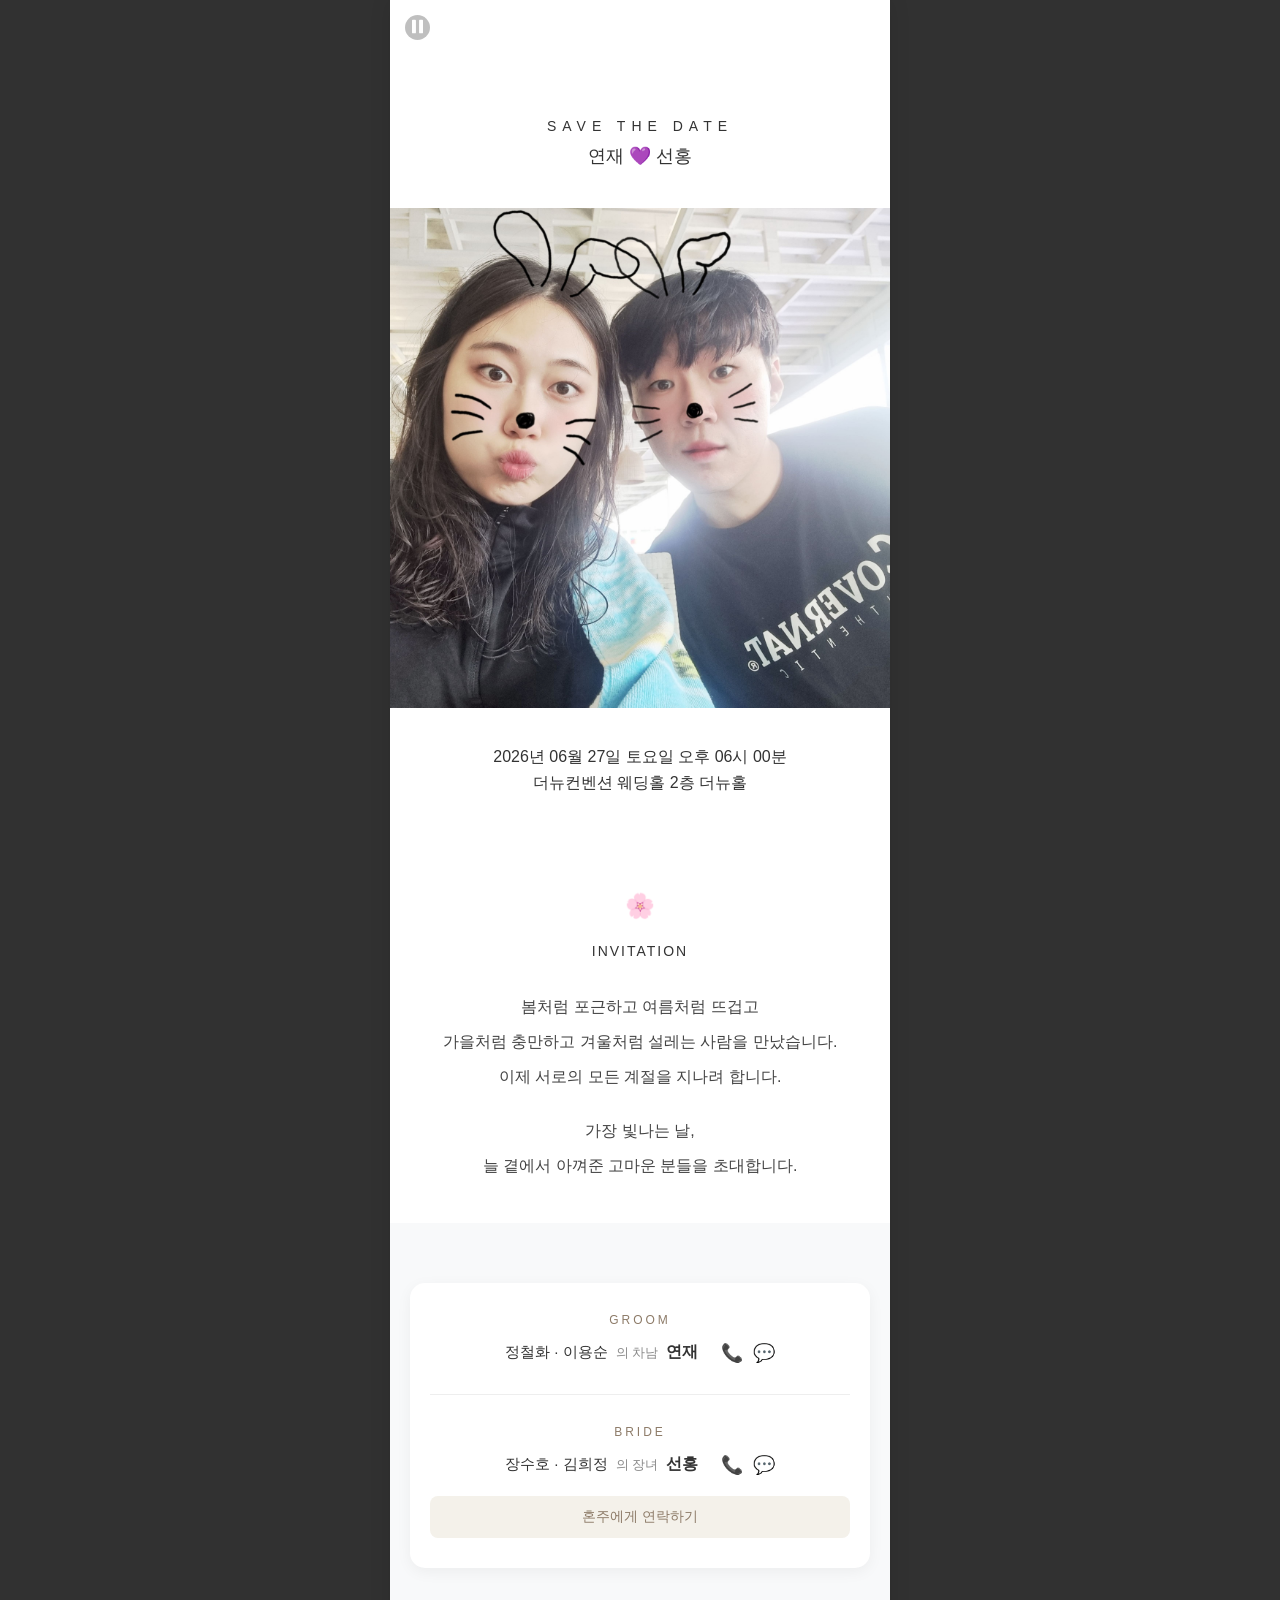
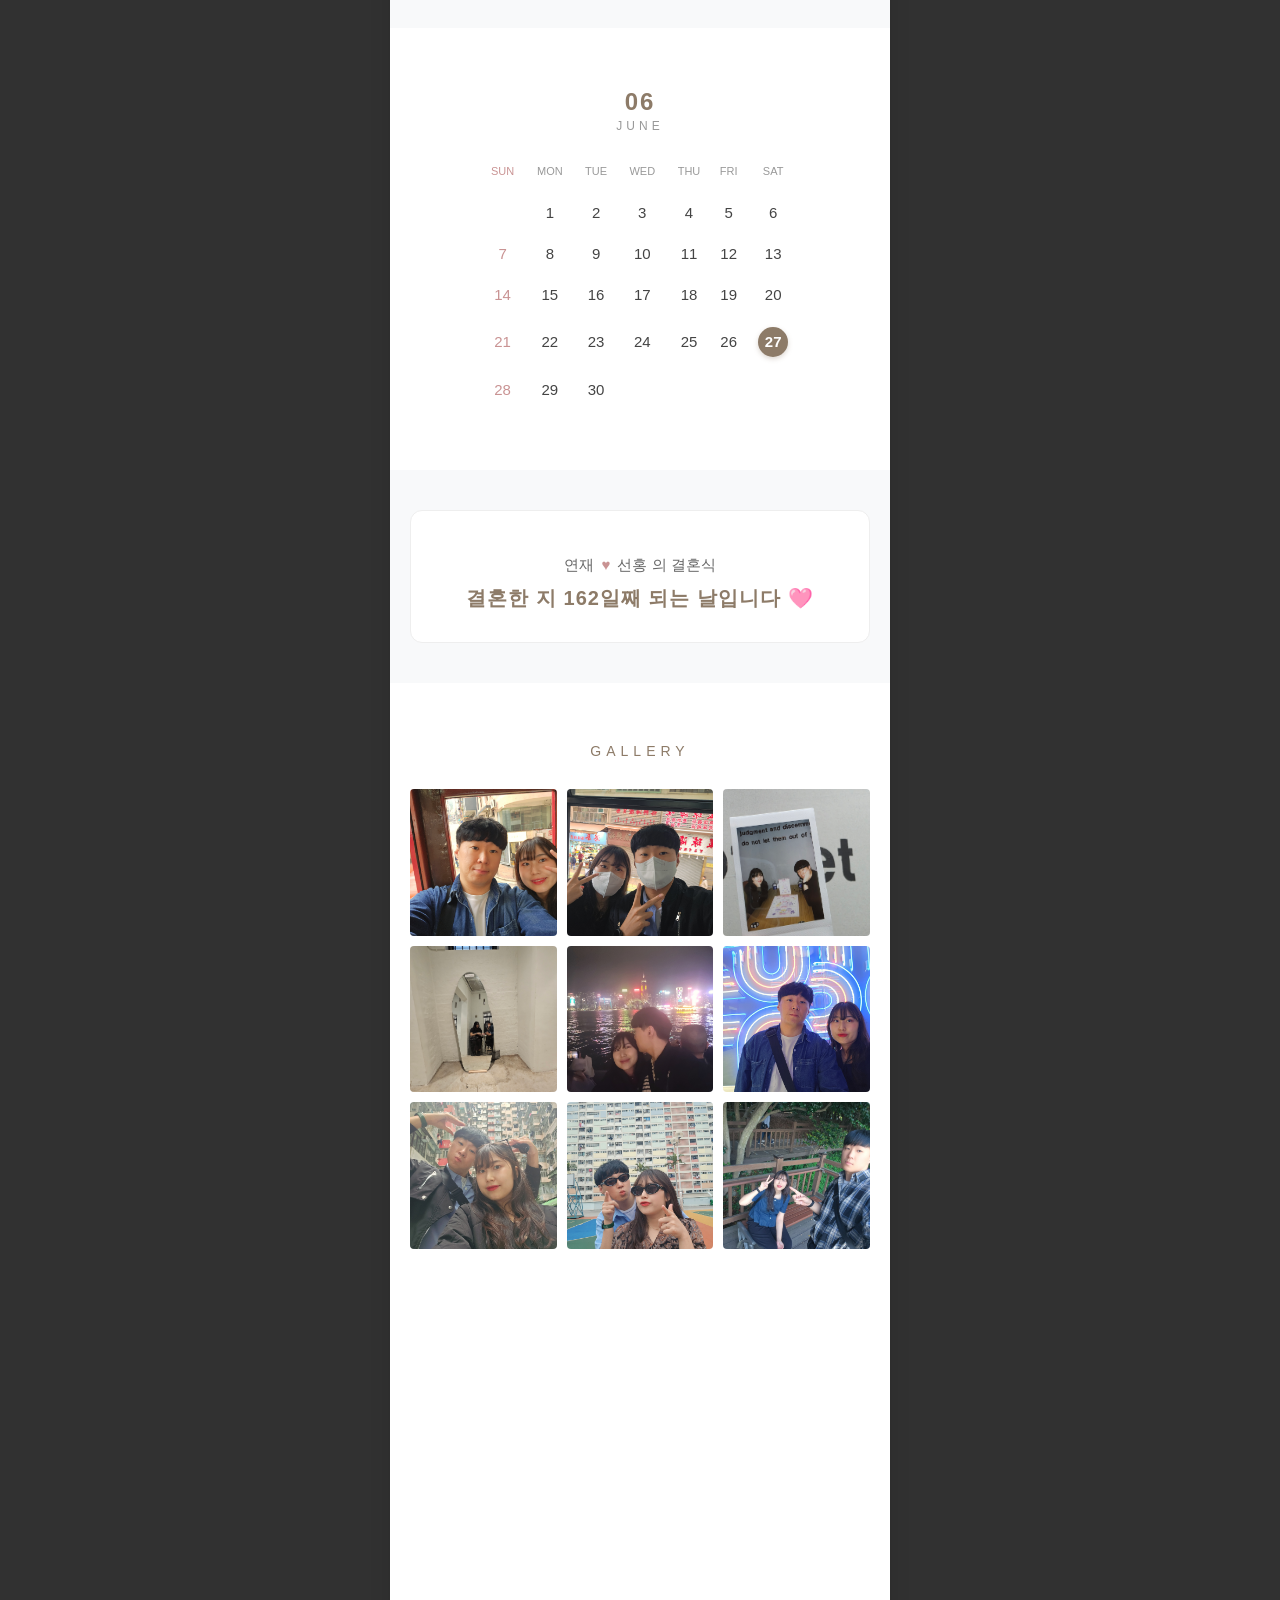
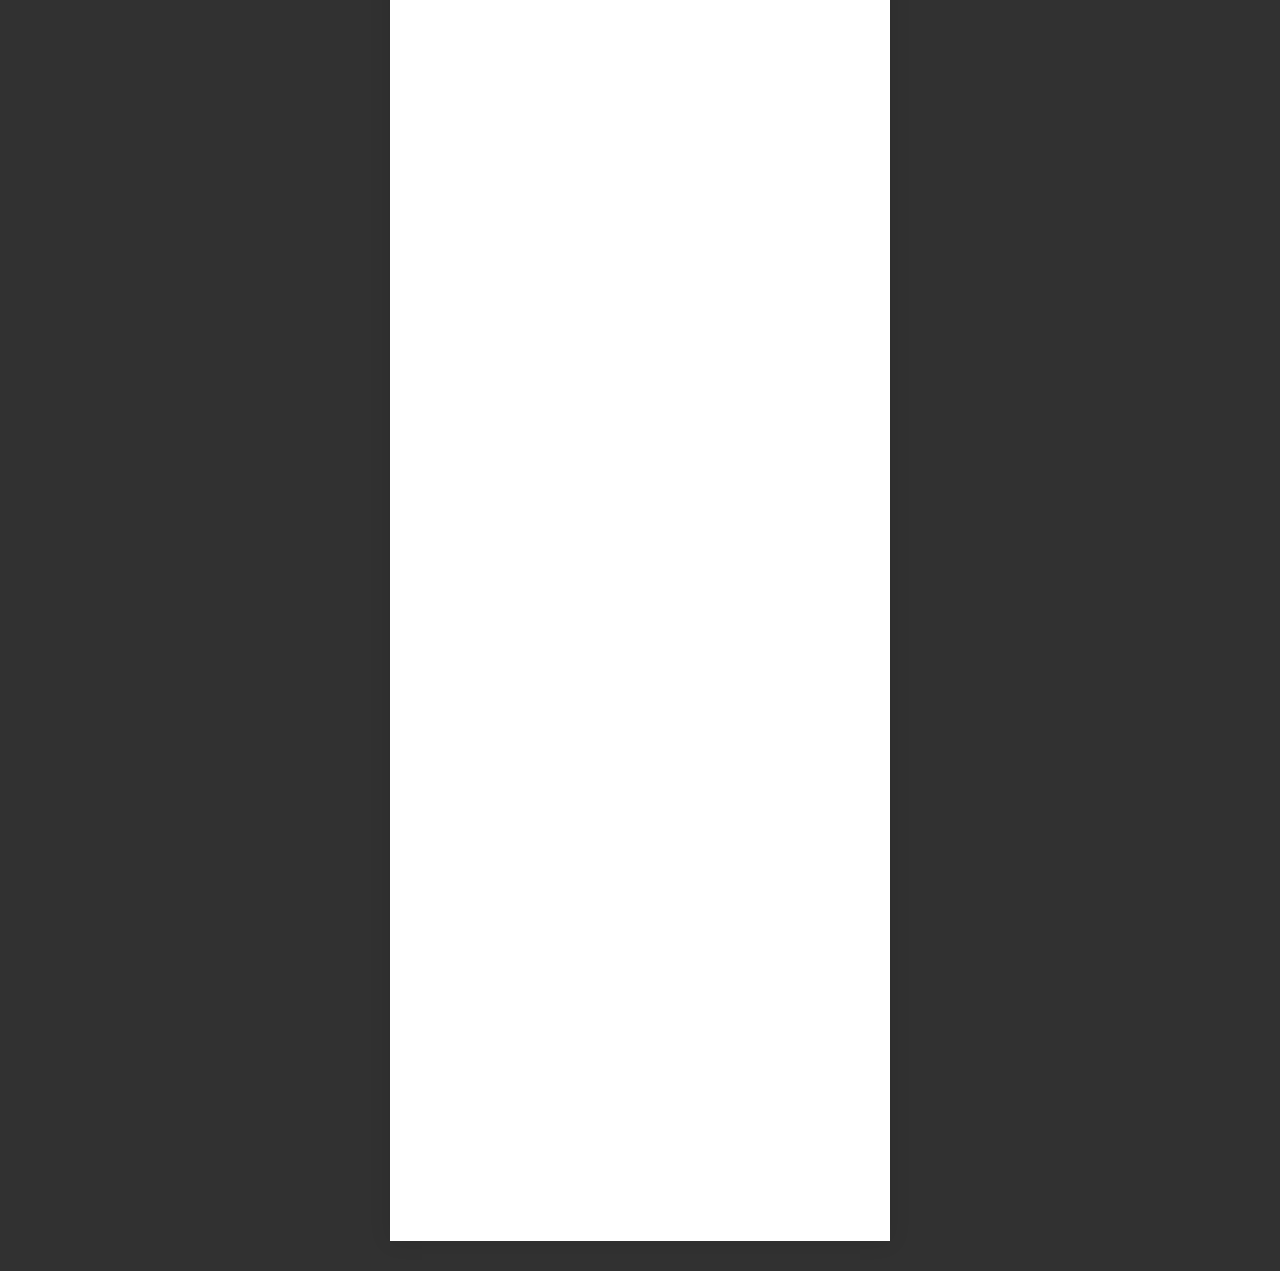
==== commit a98ed90a: "오디오 버튼 위치 수정" ====
--- a/index_bk.html
+++ b/index_bk.html
@@ -33,7 +33,7 @@
 
             <div id="invitation-card">
                 <!-- 1. 오디오 -->
-                <section id="audio-section" style="padding: 0;">
+                <section id="audio-section" style="padding: 15px;">
                     <button onclick="toggleAudio()">
                         <img id="bgm-icon" src="files/images/icons/pause.svg" alt="bgm">
                     </button>
--- a/css/index.css
+++ b/css/index.css
@@ -116,8 +116,6 @@
 }
 #audio-section > button {
     position: relative;
-    top: 15px;
-    left: 15px;
     z-index: 100;
     width: 25px;
     height: 25px;
